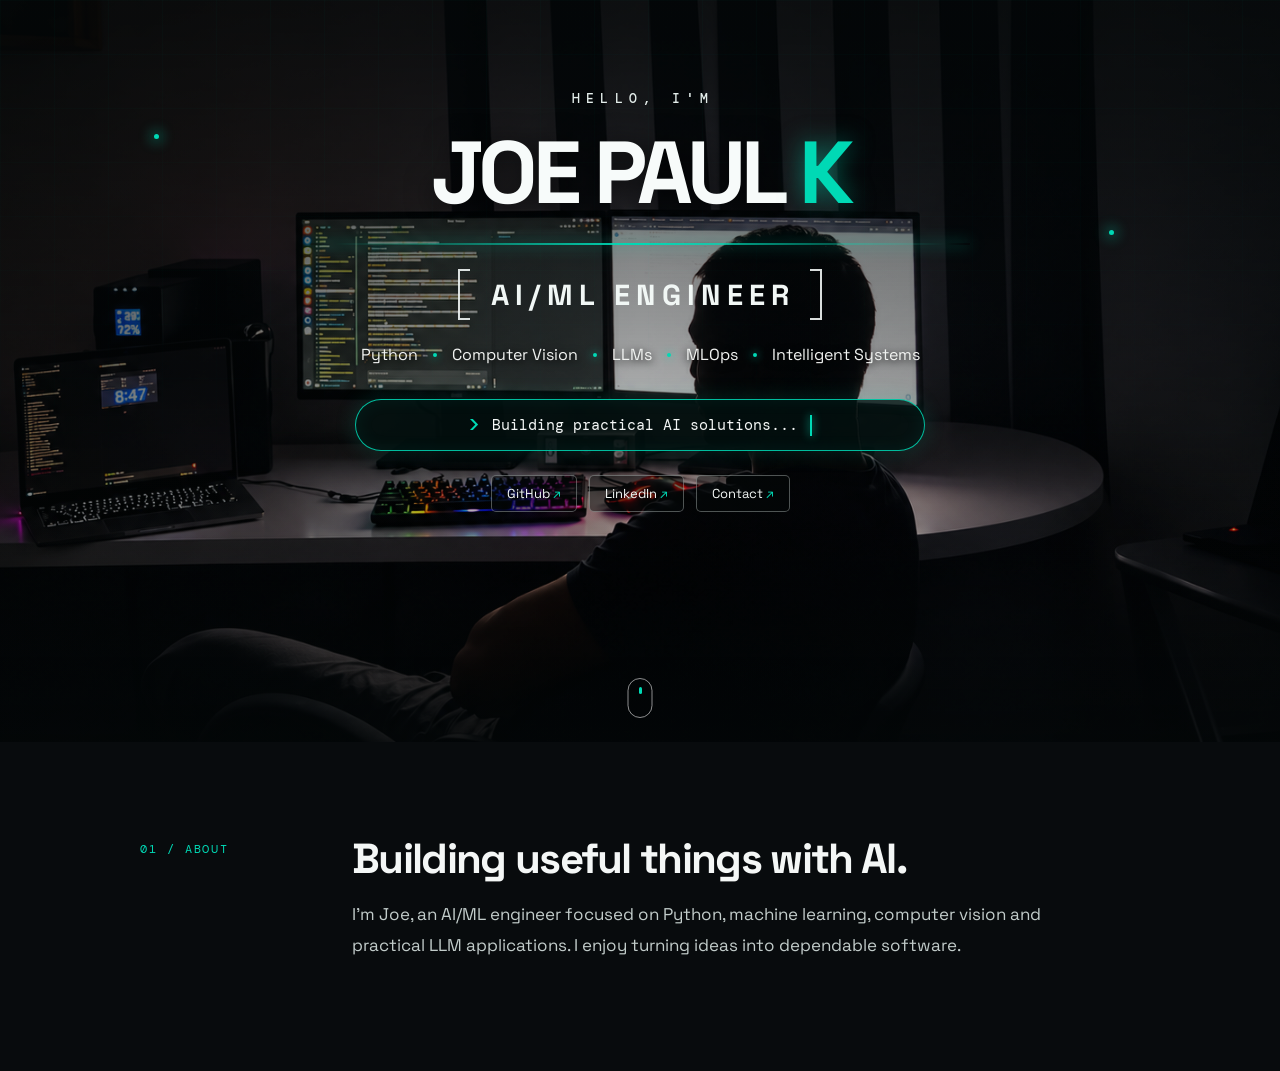
==== index.html @ ebdfd371 "Add files via upload" ====
<!doctype html>
<html lang="en">
<head>
  <meta charset="utf-8">
  <meta name="viewport" content="width=device-width, initial-scale=1">
  <meta name="theme-color" content="#080b0d">
  <meta name="description" content="Joe Paul K — AI/ML Engineer building practical intelligent systems.">
  <title>Joe Paul K | AI/ML Engineer</title>
  <link rel="stylesheet" href="./styles.css">
</head>
<body>
  <main>
    <section class="hero" aria-label="Joe Paul K — AI/ML Engineer">
      <!-- Static photo layer: keep Setup.png beside index.html -->
      <div class="hero__background" aria-hidden="true"></div>
      <div class="hero__shade" aria-hidden="true"></div>
      <div class="hero__grid" aria-hidden="true"></div>

      <!-- Independent animated foreground layer -->
      <div class="hero__content">
        <p class="eyebrow reveal reveal--1">HELLO, I'M</p>

        <h1 class="name reveal reveal--2">
          JOE PAUL <span class="name__accent">K</span>
        </h1>

        <div class="divider reveal reveal--3" aria-hidden="true"></div>

        <p class="role reveal reveal--4">
          <span class="corner corner--left" aria-hidden="true"></span>
          AI/ML ENGINEER
          <span class="corner corner--right" aria-hidden="true"></span>
        </p>

        <p class="skills reveal reveal--5">
          <span>Python</span>
          <i></i><span>Computer Vision</span>
          <i></i><span>LLMs</span>
          <i></i><span>MLOps</span>
          <i></i><span>Intelligent Systems</span>
        </p>

        <div class="terminal reveal reveal--6">
          <span class="terminal__prompt">&gt;</span>
          <span class="terminal__text">Building practical AI solutions...</span>
          <span class="terminal__cursor" aria-hidden="true"></span>
        </div>

        <nav class="hero__links reveal reveal--7" aria-label="Social links">
          <a href="https://github.com/j0E9" target="_blank" rel="noreferrer">GitHub <span>↗</span></a>
          <!-- Replace # with your LinkedIn profile URL -->
          <a href="#" target="_blank" rel="noreferrer">LinkedIn <span>↗</span></a>
          <!-- Replace # with your portfolio or email link -->
          <a href="mailto:hello@example.com">Contact <span>↗</span></a>
        </nav>
      </div>

      <div class="ambient-dot ambient-dot--one" aria-hidden="true"></div>
      <div class="ambient-dot ambient-dot--two" aria-hidden="true"></div>
      <div class="scanline" aria-hidden="true"></div>

      <a class="scroll-cue" href="#about" aria-label="Scroll to about section">
        <span></span>
      </a>
    </section>

    <section class="about" id="about">
      <p class="about__label">01 / ABOUT</p>
      <div>
        <h2>Building useful things with AI.</h2>
        <p>
          I'm Joe, an AI/ML engineer focused on Python, machine learning,
          computer vision and practical LLM applications. I enjoy turning
          ideas into dependable software.
        </p>
      </div>
    </section>
  </main>
</body>
</html>
---- styles.css ----
@import url('https://fonts.googleapis.com/css2?family=DM+Mono:wght@400;500&family=Space+Grotesk:wght@400;500;600;700&display=swap');

:root {
  color-scheme: dark;
  --ink: #f4f7f6;
  --muted: #c2ccca;
  --accent: #00d9b5;
  --accent-soft: rgba(0, 217, 181, .18);
  --page: #080b0d;
}

* { box-sizing: border-box; }

html { scroll-behavior: smooth; }

body {
  margin: 0;
  background: var(--page);
  color: var(--ink);
  font-family: "Space Grotesk", Arial, sans-serif;
}

.hero {
  position: relative;
  isolation: isolate;
  display: grid;
  place-items: start center;
  min-height: min(850px, 100svh);
  min-height: clamp(650px, 58vw, 850px);
  overflow: hidden;
  background: #090c0e;
}

/* Layer 1: the photograph stays still. It is a separate PNG file. */
.hero__background {
  position: absolute;
  z-index: -4;
  inset: 0;
  background-image: url("./Setup.png");
  background-size: cover;
  background-position: center 48%;
  background-repeat: no-repeat;
  transform: scale(1.005);
}

/* Layer 2: static readability treatment, not part of the photo. */
.hero__shade {
  position: absolute;
  z-index: -3;
  inset: 0;
  background:
    linear-gradient(180deg, rgba(3, 7, 8, .74) 0%, rgba(3, 7, 8, .42) 43%, rgba(3, 7, 8, .18) 72%, rgba(3, 7, 8, .72) 100%),
    linear-gradient(90deg, rgba(3, 7, 8, .34), transparent 50%, rgba(3, 7, 8, .26));
}

.hero__grid {
  position: absolute;
  z-index: -2;
  inset: 0;
  opacity: .16;
  pointer-events: none;
  background-image:
    linear-gradient(rgba(0, 217, 181, .13) 1px, transparent 1px),
    linear-gradient(90deg, rgba(0, 217, 181, .13) 1px, transparent 1px);
  background-size: 54px 54px;
  mask-image: linear-gradient(to bottom, black, transparent 78%);
}

.hero__content {
  width: min(1120px, calc(100% - 48px));
  padding: clamp(76px, 10vh, 118px) 0 110px;
  text-align: center;
  display: flex;
  flex-direction: column;
  align-items: center;
}

.eyebrow {
  margin: 0 0 22px;
  color: #e4eeeb;
  font: 500 13px/1.4 "DM Mono", monospace;
  letter-spacing: .48em;
  text-indent: .48em;
}

.name {
  margin: 0;
  color: #f7fbfa;
  font-size: clamp(42px, 7.2vw, 88px);
  line-height: .98;
  letter-spacing: -.055em;
  font-weight: 700;
  text-shadow: 0 4px 28px rgba(0, 0, 0, .75);
}

.name__accent {
  color: var(--accent);
  text-shadow: 0 0 25px rgba(0, 217, 181, .5);
}

.divider {
  width: min(660px, 76%);
  height: 2px;
  margin: 27px 0 24px;
  background: linear-gradient(90deg, transparent, var(--accent), transparent);
  box-shadow: 0 0 15px rgba(0, 217, 181, .72);
  transform-origin: center;
  animation: divider-pulse 3.2s ease-in-out infinite;
}

.role {
  position: relative;
  margin: 0;
  padding: 7px 26px;
  color: #f1f7f5;
  font-size: clamp(18px, 2.5vw, 29px);
  font-weight: 700;
  letter-spacing: .22em;
  text-indent: .22em;
}

.corner {
  position: absolute;
  top: 0;
  width: 12px;
  height: 100%;
  border-color: var(--accent);
  opacity: .9;
}
.corner--left { left: 0; border-left: 2px solid; border-top: 2px solid; border-bottom: 2px solid; }
.corner--right { right: 0; border-right: 2px solid; border-top: 2px solid; border-bottom: 2px solid; }

.skills {
  display: flex;
  flex-wrap: wrap;
  justify-content: center;
  align-items: center;
  gap: 11px 15px;
  margin: 24px 0 0;
  color: #f1f3f1;
  font-size: clamp(12px, 1.35vw, 16px);
  text-shadow: 0 2px 8px #000;
}
.skills i {
  width: 4px;
  height: 4px;
  border-radius: 50%;
  background: var(--accent);
  box-shadow: 0 0 8px var(--accent);
}

.terminal {
  min-height: 52px;
  width: min(570px, 100%);
  margin-top: 34px;
  padding: 0 22px;
  display: flex;
  align-items: center;
  justify-content: center;
  gap: 12px;
  border: 1px solid rgba(0, 217, 181, .86);
  border-radius: 999px;
  background: rgba(3, 17, 16, .78);
  box-shadow: 0 0 22px rgba(0, 217, 181, .16), inset 0 0 18px rgba(0, 217, 181, .07);
  font: 15px "DM Mono", monospace;
}
.terminal__prompt { color: var(--accent); font-weight: 500; font-size: 20px; }
.terminal__text { overflow: hidden; white-space: nowrap; }
.terminal__cursor {
  width: 2px;
  height: 21px;
  flex: 0 0 2px;
  background: var(--accent);
  box-shadow: 0 0 9px var(--accent);
  animation: blink .9s steps(2, start) infinite;
}

.hero__links {
  display: flex;
  flex-wrap: wrap;
  justify-content: center;
  gap: 12px;
  margin-top: 24px;
}
.hero__links a {
  padding: 9px 15px;
  border: 1px solid rgba(238, 247, 244, .32);
  border-radius: 5px;
  color: #f4f8f6;
  background: rgba(5, 9, 10, .48);
  text-decoration: none;
  font-size: 13px;
  transition: border-color .2s ease, color .2s ease, background .2s ease;
}
.hero__links a:hover {
  color: var(--accent);
  border-color: var(--accent);
  background: rgba(0, 217, 181, .08);
}
.hero__links span { color: var(--accent); }

.ambient-dot {
  position: absolute;
  width: 5px;
  height: 5px;
  border-radius: 50%;
  background: var(--accent);
  box-shadow: 0 0 13px 3px rgba(0, 217, 181, .45);
  pointer-events: none;
  animation: float 6s ease-in-out infinite;
}
.ambient-dot--one { top: 18%; left: 12%; }
.ambient-dot--two { top: 31%; right: 13%; animation-delay: -2.8s; }

.scanline {
  position: absolute;
  top: -18%;
  left: 0;
  width: 100%;
  height: 2px;
  opacity: .38;
  pointer-events: none;
  background: linear-gradient(90deg, transparent, rgba(0, 217, 181, .7), transparent);
  box-shadow: 0 0 18px rgba(0, 217, 181, .5);
  animation: scan 9s linear infinite;
}

.scroll-cue {
  position: absolute;
  bottom: 24px;
  left: 50%;
  width: 25px;
  height: 40px;
  border: 1px solid rgba(255,255,255,.55);
  border-radius: 20px;
  transform: translateX(-50%);
}
.scroll-cue span {
  position: absolute;
  top: 8px;
  left: 50%;
  width: 3px;
  height: 7px;
  border-radius: 4px;
  background: var(--accent);
  transform: translateX(-50%);
  animation: scroll-dot 1.5s ease-in-out infinite;
}

.about {
  width: min(1000px, calc(100% - 48px));
  margin: 0 auto;
  padding: 90px 0 110px;
  display: grid;
  grid-template-columns: 180px 1fr;
  gap: 32px;
}
.about__label {
  margin: 9px 0 0;
  color: var(--accent);
  font: 12px "DM Mono", monospace;
  letter-spacing: .16em;
}
.about h2 {
  margin: 0 0 14px;
  font-size: clamp(28px, 4vw, 42px);
  letter-spacing: -.04em;
}
.about p:last-child {
  max-width: 700px;
  margin: 0;
  color: var(--muted);
  font-size: 17px;
  line-height: 1.8;
}

/* Staggered entrance animations for the independent foreground elements. */
.reveal { opacity: 0; animation: rise-in .85s cubic-bezier(.2,.75,.2,1) forwards; }
.reveal--1 { animation-delay: .2s; }
.reveal--2 { animation-delay: .65s; }
.reveal--3 { animation-delay: 1.05s; }
.reveal--4 { animation-delay: 1.35s; }
.reveal--5 { animation-delay: 1.65s; }
.reveal--6 { animation-delay: 2s; }
.reveal--7 { animation-delay: 2.35s; }

@keyframes rise-in {
  from { opacity: 0; transform: translateY(20px); filter: blur(5px); }
  to { opacity: 1; transform: translateY(0); filter: blur(0); }
}
@keyframes divider-pulse {
  0%, 100% { opacity: .68; transform: scaleX(.94); }
  50% { opacity: 1; transform: scaleX(1); }
}
@keyframes blink { to { visibility: hidden; } }
@keyframes float {
  0%, 100% { transform: translate3d(0, 0, 0); opacity: .35; }
  50% { transform: translate3d(0, -18px, 0); opacity: 1; }
}
@keyframes scan {
  from { transform: translateY(0); }
  to { transform: translateY(125vh); }
}
@keyframes scroll-dot {
  0% { opacity: 0; transform: translate(-50%, 0); }
  40% { opacity: 1; }
  100% { opacity: 0; transform: translate(-50%, 12px); }
}

@media (max-width: 700px) {
  .hero { min-height: 720px; }
  .hero__background { background-position: 53% center; }
  .hero__content { width: calc(100% - 32px); padding-top: 76px; }
  .name { font-size: clamp(39px, 10vw, 64px); }
  .role { letter-spacing: .13em; text-indent: .13em; }
  .skills { max-width: 420px; gap: 9px 11px; }
  .terminal { min-height: 48px; padding: 0 12px; gap: 8px; font-size: 12px; }
  .hero__links { margin-top: 20px; }
  .about { grid-template-columns: 1fr; gap: 14px; padding: 64px 0 78px; }
}
@media (prefers-reduced-motion: reduce) {
  *, *::before, *::after {
    animation-duration: .01ms !important;
    animation-iteration-count: 1 !important;
    scroll-behavior: auto !important;
  }
  .reveal { opacity: 1; transform: none; filter: none; }
}
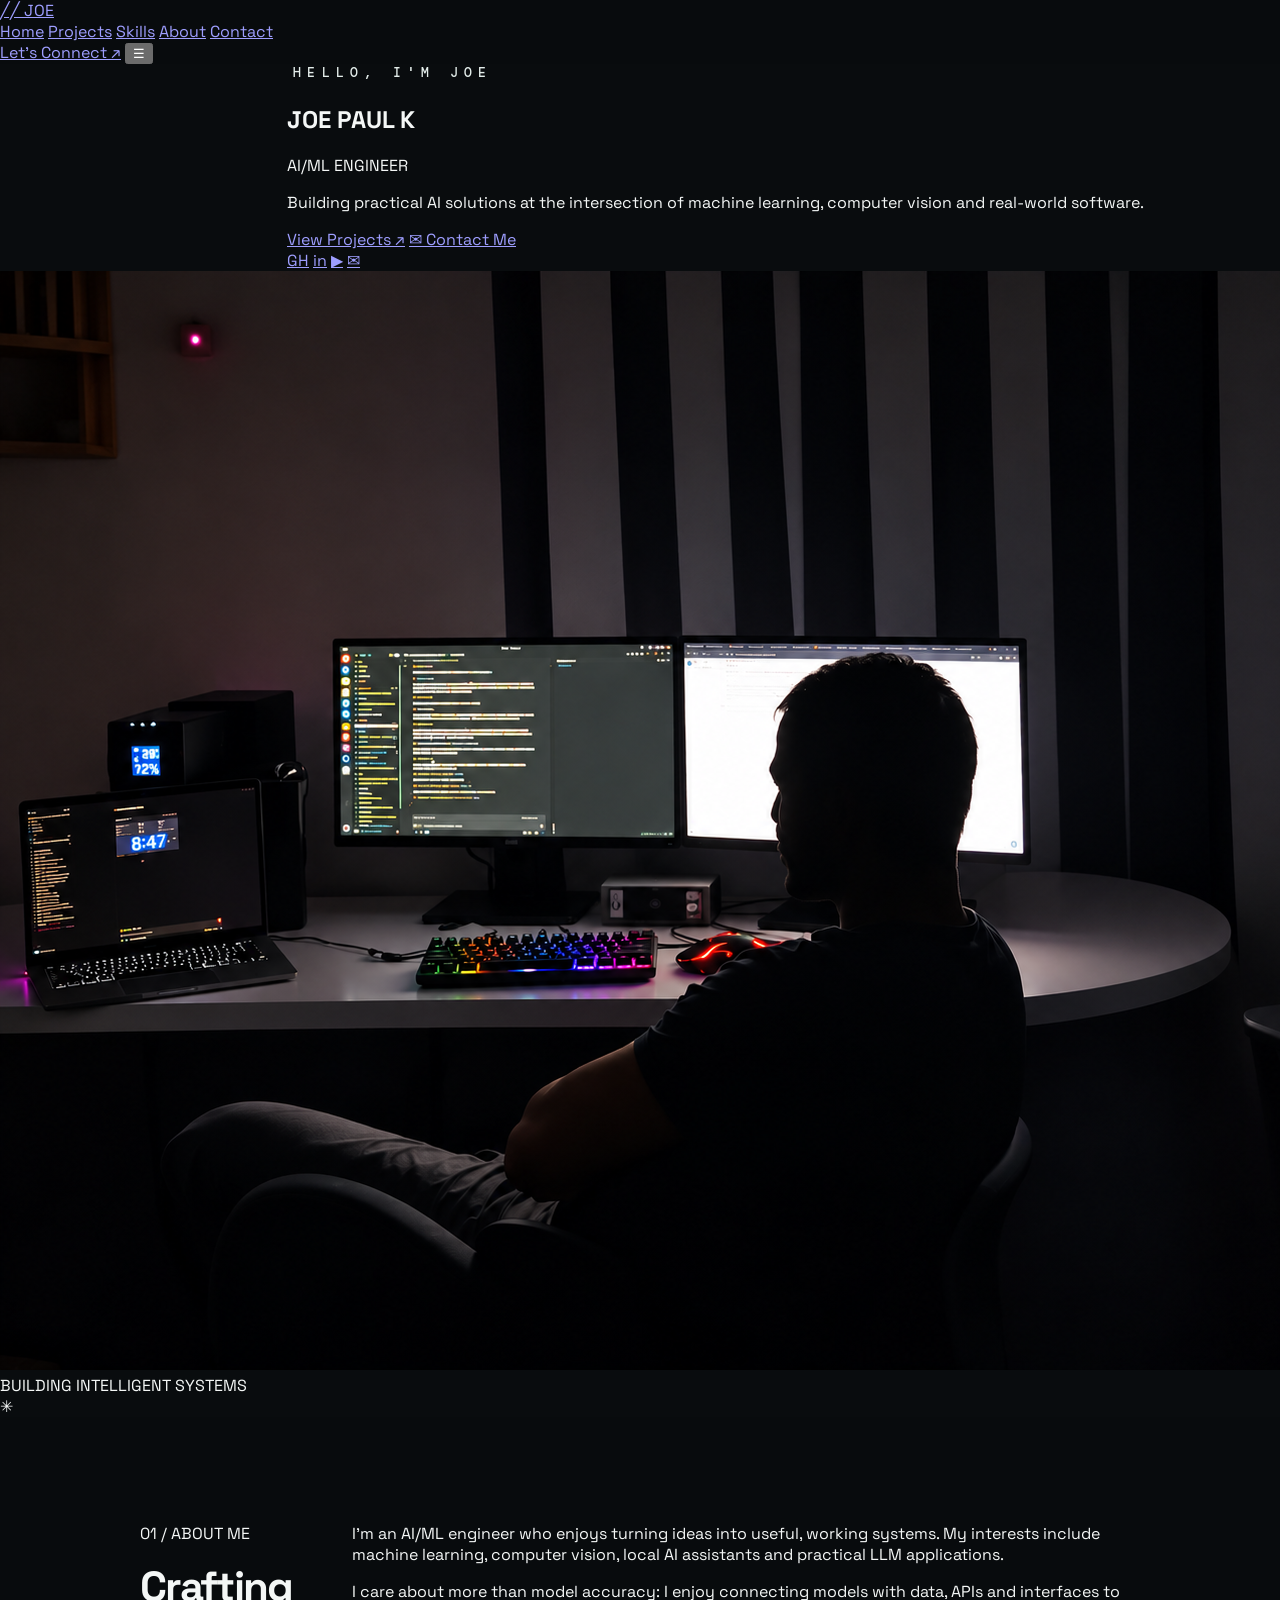
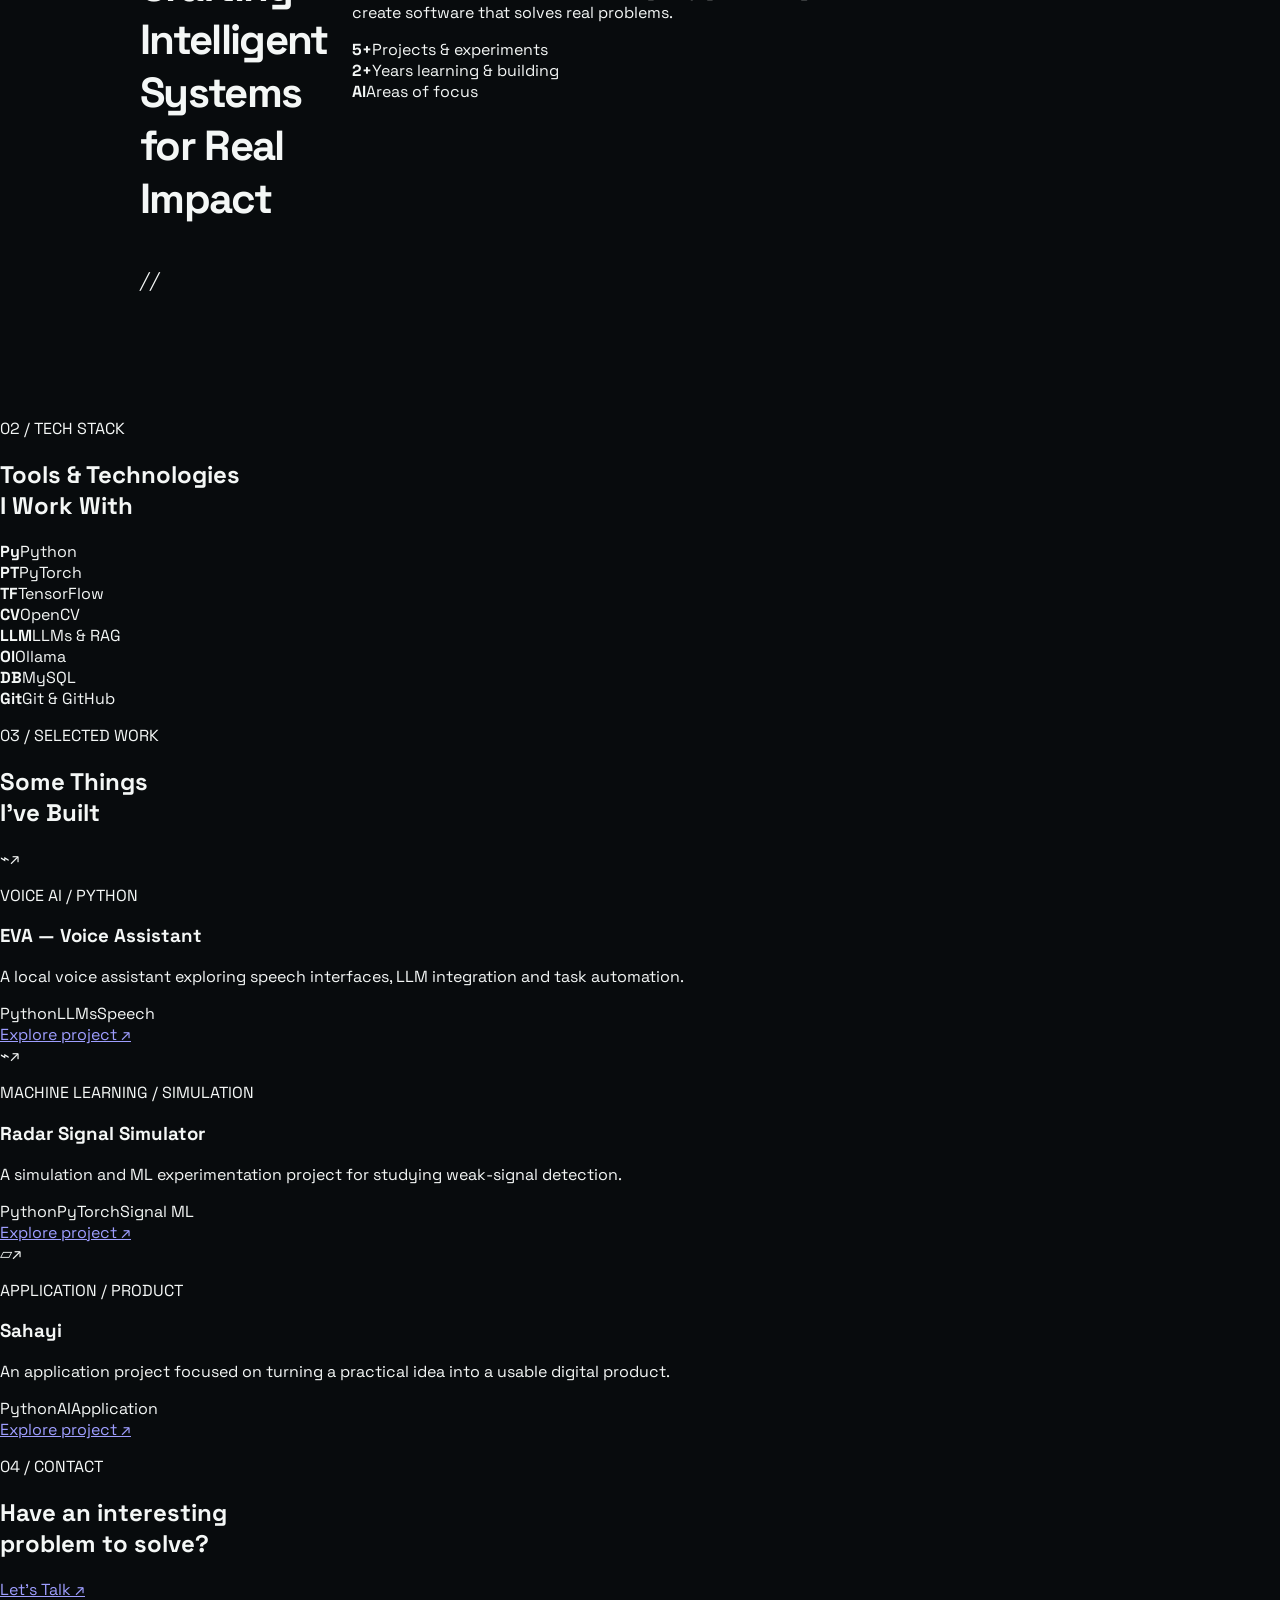
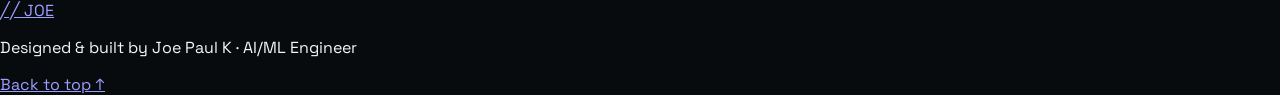
==== commit 3050d990: "Enhance index.html with header and hero updates Added navigation header and updated hero section wit" ====
--- a/index.html
+++ b/index.html
@@ -3,78 +3,169 @@
 <head>
   <meta charset="utf-8">
   <meta name="viewport" content="width=device-width, initial-scale=1">
-  <meta name="theme-color" content="#080b0d">
+  <meta name="theme-color" content="#080808">
   <meta name="description" content="Joe Paul K — AI/ML Engineer building practical intelligent systems.">
   <title>Joe Paul K | AI/ML Engineer</title>
+  <link rel="preconnect" href="https://fonts.googleapis.com">
+  <link rel="preconnect" href="https://fonts.gstatic.com" crossorigin>
+  <link href="https://fonts.googleapis.com/css2?family=DM+Mono:wght@400;500&family=Manrope:wght@400;500;600;700;800&display=swap" rel="stylesheet">
   <link rel="stylesheet" href="./styles.css">
 </head>
 <body>
+  <header class="site-header">
+    <a class="brand" href="#home" aria-label="Joe home"><span class="brand-mark">╱╱</span> JOE</a>
+    <nav class="main-nav" aria-label="Main navigation">
+      <a class="active" href="#home">Home</a>
+      <a href="#projects">Projects</a>
+      <a href="#skills">Skills</a>
+      <a href="#about">About</a>
+      <a href="#contact">Contact</a>
+    </nav>
+    <a class="nav-cta" href="#contact">Let's Connect <span>↗</span></a>
+    <button class="menu-toggle" aria-label="Toggle navigation" aria-expanded="false">☰</button>
+  </header>
+
   <main>
-    <section class="hero" aria-label="Joe Paul K — AI/ML Engineer">
-      <!-- Static photo layer: keep Setup.png beside index.html -->
-      <div class="hero__background" aria-hidden="true"></div>
-      <div class="hero__shade" aria-hidden="true"></div>
-      <div class="hero__grid" aria-hidden="true"></div>
-
-      <!-- Independent animated foreground layer -->
-      <div class="hero__content">
-        <p class="eyebrow reveal reveal--1">HELLO, I'M</p>
-
-        <h1 class="name reveal reveal--2">
-          JOE PAUL <span class="name__accent">K</span>
-        </h1>
-
-        <div class="divider reveal reveal--3" aria-hidden="true"></div>
-
-        <p class="role reveal reveal--4">
-          <span class="corner corner--left" aria-hidden="true"></span>
-          AI/ML ENGINEER
-          <span class="corner corner--right" aria-hidden="true"></span>
+    <section class="hero section-wrap" id="home">
+      <div class="hero-copy">
+        <p class="eyebrow reveal">HELLO, I'M JOE <span class="eyebrow-line"></span></p>
+        <h1 class="reveal delay-1">JOE PAUL <span>K</span></h1>
+        <div class="role-frame reveal delay-2"><span>AI/ML ENGINEER</span></div>
+        <p class="hero-description reveal delay-3">
+          Building practical AI solutions at the intersection of machine learning,
+          computer vision and real-world software.
         </p>
-
-        <p class="skills reveal reveal--5">
-          <span>Python</span>
-          <i></i><span>Computer Vision</span>
-          <i></i><span>LLMs</span>
-          <i></i><span>MLOps</span>
-          <i></i><span>Intelligent Systems</span>
-        </p>
-
-        <div class="terminal reveal reveal--6">
-          <span class="terminal__prompt">&gt;</span>
-          <span class="terminal__text">Building practical AI solutions...</span>
-          <span class="terminal__cursor" aria-hidden="true"></span>
+        <div class="hero-actions reveal delay-4">
+          <a class="button button-primary" href="#projects">View Projects <span>↗</span></a>
+          <a class="button button-outline" href="#contact"><span class="mail-icon">✉</span> Contact Me</a>
         </div>
-
-        <nav class="hero__links reveal reveal--7" aria-label="Social links">
-          <a href="https://github.com/j0E9" target="_blank" rel="noreferrer">GitHub <span>↗</span></a>
+        <div class="social-links reveal delay-5" aria-label="Social links">
+          <a href="https://github.com/j0E9" target="_blank" rel="noreferrer" aria-label="GitHub">GH</a>
           <!-- Replace # with your LinkedIn profile URL -->
-          <a href="#" target="_blank" rel="noreferrer">LinkedIn <span>↗</span></a>
-          <!-- Replace # with your portfolio or email link -->
-          <a href="mailto:hello@example.com">Contact <span>↗</span></a>
-        </nav>
+          <a href="#" target="_blank" rel="noreferrer" aria-label="LinkedIn">in</a>
+          <!-- Replace # with your YouTube channel URL if you want to show it -->
+          <a href="#" target="_blank" rel="noreferrer" aria-label="YouTube">▶</a>
+          <a href="mailto:YOUR_EMAIL@example.com" aria-label="Email">✉</a>
+        </div>
       </div>
 
-      <div class="ambient-dot ambient-dot--one" aria-hidden="true"></div>
-      <div class="ambient-dot ambient-dot--two" aria-hidden="true"></div>
-      <div class="scanline" aria-hidden="true"></div>
-
-      <a class="scroll-cue" href="#about" aria-label="Scroll to about section">
-        <span></span>
-      </a>
+      <div class="hero-visual reveal delay-2">
+        <!-- Keep Setup.png as a separate file in the repository root. -->
+        <div class="photo-frame">
+          <img src="./Setup.png" alt="Joe working at a multi-monitor workstation">
+          <div class="photo-vignette"></div>
+          <div class="photo-tag"><span class="status-dot"></span> BUILDING INTELLIGENT SYSTEMS</div>
+        </div>
+        <span class="orbit orbit-one" aria-hidden="true"></span>
+        <span class="orbit orbit-two" aria-hidden="true"></span>
+        <span class="visual-cross" aria-hidden="true">✳</span>
+      </div>
+      <div class="hero-bottom-line" aria-hidden="true"></div>
     </section>
 
-    <section class="about" id="about">
-      <p class="about__label">01 / ABOUT</p>
-      <div>
-        <h2>Building useful things with AI.</h2>
+    <section class="about section-wrap section-divider" id="about">
+      <div class="section-heading">
+        <p class="section-kicker">01 / ABOUT ME</p>
+        <h2>Crafting Intelligent<br>Systems for <span>Real Impact</span></h2>
+      </div>
+      <div class="about-copy">
         <p>
-          I'm Joe, an AI/ML engineer focused on Python, machine learning,
-          computer vision and practical LLM applications. I enjoy turning
-          ideas into dependable software.
+          I'm an AI/ML engineer who enjoys turning ideas into useful, working systems.
+          My interests include machine learning, computer vision, local AI assistants
+          and practical LLM applications.
         </p>
+        <p>
+          I care about more than model accuracy: I enjoy connecting models with data,
+          APIs and interfaces to create software that solves real problems.
+        </p>
+        <div class="stats">
+          <div><strong>5+</strong><span>Projects & experiments</span></div>
+          <div><strong>2+</strong><span>Years learning & building</span></div>
+          <div><strong>AI</strong><span>Areas of focus</span></div>
+        </div>
+      </div>
+      <div class="about-symbol" aria-hidden="true">╱╱</div>
+    </section>
+
+    <section class="skills-section section-wrap section-divider" id="skills">
+      <div class="section-heading compact">
+        <p class="section-kicker">02 / TECH STACK</p>
+        <h2>Tools & Technologies<br><span>I Work With</span></h2>
+      </div>
+      <div class="tech-grid">
+        <div class="tech-card"><b>Py</b><span>Python</span></div>
+        <div class="tech-card"><b>PT</b><span>PyTorch</span></div>
+        <div class="tech-card"><b>TF</b><span>TensorFlow</span></div>
+        <div class="tech-card"><b>CV</b><span>OpenCV</span></div>
+        <div class="tech-card"><b>LLM</b><span>LLMs & RAG</span></div>
+        <div class="tech-card"><b>Ol</b><span>Ollama</span></div>
+        <div class="tech-card"><b>DB</b><span>MySQL</span></div>
+        <div class="tech-card"><b>Git</b><span>Git & GitHub</span></div>
       </div>
     </section>
+
+    <section class="projects-section section-wrap section-divider" id="projects">
+      <div class="section-heading compact">
+        <p class="section-kicker">03 / SELECTED WORK</p>
+        <h2>Some Things<br><span>I've Built</span></h2>
+      </div>
+      <div class="project-grid">
+        <article class="project-card">
+          <div class="project-top"><span class="project-icon">⌁</span><span class="project-arrow">↗</span></div>
+          <p class="project-type">VOICE AI / PYTHON</p>
+          <h3>EVA — Voice Assistant</h3>
+          <p>A local voice assistant exploring speech interfaces, LLM integration and task automation.</p>
+          <div class="project-tags"><span>Python</span><span>LLMs</span><span>Speech</span></div>
+          <!-- Replace # with the EVA repository URL -->
+          <a class="card-link" href="#">Explore project <span>↗</span></a>
+        </article>
+        <article class="project-card">
+          <div class="project-top"><span class="project-icon">⌁</span><span class="project-arrow">↗</span></div>
+          <p class="project-type">MACHINE LEARNING / SIMULATION</p>
+          <h3>Radar Signal Simulator</h3>
+          <p>A simulation and ML experimentation project for studying weak-signal detection.</p>
+          <div class="project-tags"><span>Python</span><span>PyTorch</span><span>Signal ML</span></div>
+          <!-- Replace # with the project repository URL -->
+          <a class="card-link" href="#">Explore project <span>↗</span></a>
+        </article>
+        <article class="project-card">
+          <div class="project-top"><span class="project-icon">▱</span><span class="project-arrow">↗</span></div>
+          <p class="project-type">APPLICATION / PRODUCT</p>
+          <h3>Sahayi</h3>
+          <p>An application project focused on turning a practical idea into a usable digital product.</p>
+          <div class="project-tags"><span>Python</span><span>AI</span><span>Application</span></div>
+          <!-- Replace # with the Sahayi repository URL -->
+          <a class="card-link" href="#">Explore project <span>↗</span></a>
+        </article>
+      </div>
+    </section>
+
+    <section class="contact section-wrap section-divider" id="contact">
+      <div>
+        <p class="section-kicker">04 / CONTACT</p>
+        <h2>Have an interesting<br><span>problem to solve?</span></h2>
+      </div>
+      <a class="button button-primary" href="mailto:YOUR_EMAIL@example.com">Let's Talk <span>↗</span></a>
+    </section>
   </main>
+
+  <footer class="site-footer section-wrap">
+    <a class="brand" href="#home"><span class="brand-mark">╱╱</span> JOE</a>
+    <p>Designed & built by Joe Paul K · <span>AI/ML Engineer</span></p>
+    <a href="#home">Back to top ↑</a>
+  </footer>
+
+  <script>
+    const toggle = document.querySelector('.menu-toggle');
+    const nav = document.querySelector('.main-nav');
+    toggle.addEventListener('click', () => {
+      const open = nav.classList.toggle('is-open');
+      toggle.setAttribute('aria-expanded', String(open));
+    });
+    nav.querySelectorAll('a').forEach(link => link.addEventListener('click', () => {
+      nav.classList.remove('is-open');
+      toggle.setAttribute('aria-expanded', 'false');
+    }));
+  </script>
 </body>
 </html>
--- a/styles.css
+++ b/styles.css
@@ -4,8 +4,8 @@
   color-scheme: dark;
   --ink: #f4f7f6;
   --muted: #c2ccca;
-  --accent: #00d9b5;
-  --accent-soft: rgba(0, 217, 181, .18);
+  --accent: #e5ad62;
+  --accent-soft: rgba(229, 173, 98, .18);
   --page: #080b0d;
 }
 
@@ -60,8 +60,8 @@
   opacity: .16;
   pointer-events: none;
   background-image:
-    linear-gradient(rgba(0, 217, 181, .13) 1px, transparent 1px),
-    linear-gradient(90deg, rgba(0, 217, 181, .13) 1px, transparent 1px);
+    linear-gradient(rgba(229, 173, 98, .11) 1px, transparent 1px),
+    linear-gradient(90deg, rgba(229, 173, 98, .11) 1px, transparent 1px);
   background-size: 54px 54px;
   mask-image: linear-gradient(to bottom, black, transparent 78%);
 }
@@ -95,7 +95,7 @@
 
 .name__accent {
   color: var(--accent);
-  text-shadow: 0 0 25px rgba(0, 217, 181, .5);
+  text-shadow: 0 0 25px rgba(229, 173, 98, .48);
 }
 
 .divider {
@@ -103,7 +103,7 @@
   height: 2px;
   margin: 27px 0 24px;
   background: linear-gradient(90deg, transparent, var(--accent), transparent);
-  box-shadow: 0 0 15px rgba(0, 217, 181, .72);
+  box-shadow: 0 0 15px rgba(229, 173, 98, .62);
   transform-origin: center;
   animation: divider-pulse 3.2s ease-in-out infinite;
 }
@@ -158,10 +158,10 @@
   align-items: center;
   justify-content: center;
   gap: 12px;
-  border: 1px solid rgba(0, 217, 181, .86);
+  border: 1px solid rgba(229, 173, 98, .90);
   border-radius: 999px;
   background: rgba(3, 17, 16, .78);
-  box-shadow: 0 0 22px rgba(0, 217, 181, .16), inset 0 0 18px rgba(0, 217, 181, .07);
+  box-shadow: 0 0 22px rgba(229, 173, 98, .16), inset 0 0 18px rgba(229, 173, 98, .06);
   font: 15px "DM Mono", monospace;
 }
 .terminal__prompt { color: var(--accent); font-weight: 500; font-size: 20px; }
@@ -195,7 +195,7 @@
 .hero__links a:hover {
   color: var(--accent);
   border-color: var(--accent);
-  background: rgba(0, 217, 181, .08);
+  background: rgba(229, 173, 98, .08);
 }
 .hero__links span { color: var(--accent); }
 
@@ -205,7 +205,7 @@
   height: 5px;
   border-radius: 50%;
   background: var(--accent);
-  box-shadow: 0 0 13px 3px rgba(0, 217, 181, .45);
+  box-shadow: 0 0 13px 3px rgba(229, 173, 98, .42);
   pointer-events: none;
   animation: float 6s ease-in-out infinite;
 }
@@ -220,8 +220,8 @@
   height: 2px;
   opacity: .38;
   pointer-events: none;
-  background: linear-gradient(90deg, transparent, rgba(0, 217, 181, .7), transparent);
-  box-shadow: 0 0 18px rgba(0, 217, 181, .5);
+  background: linear-gradient(90deg, transparent, rgba(229, 173, 98, .78), transparent);
+  box-shadow: 0 0 18px rgba(229, 173, 98, .48);
   animation: scan 9s linear infinite;
 }
 
